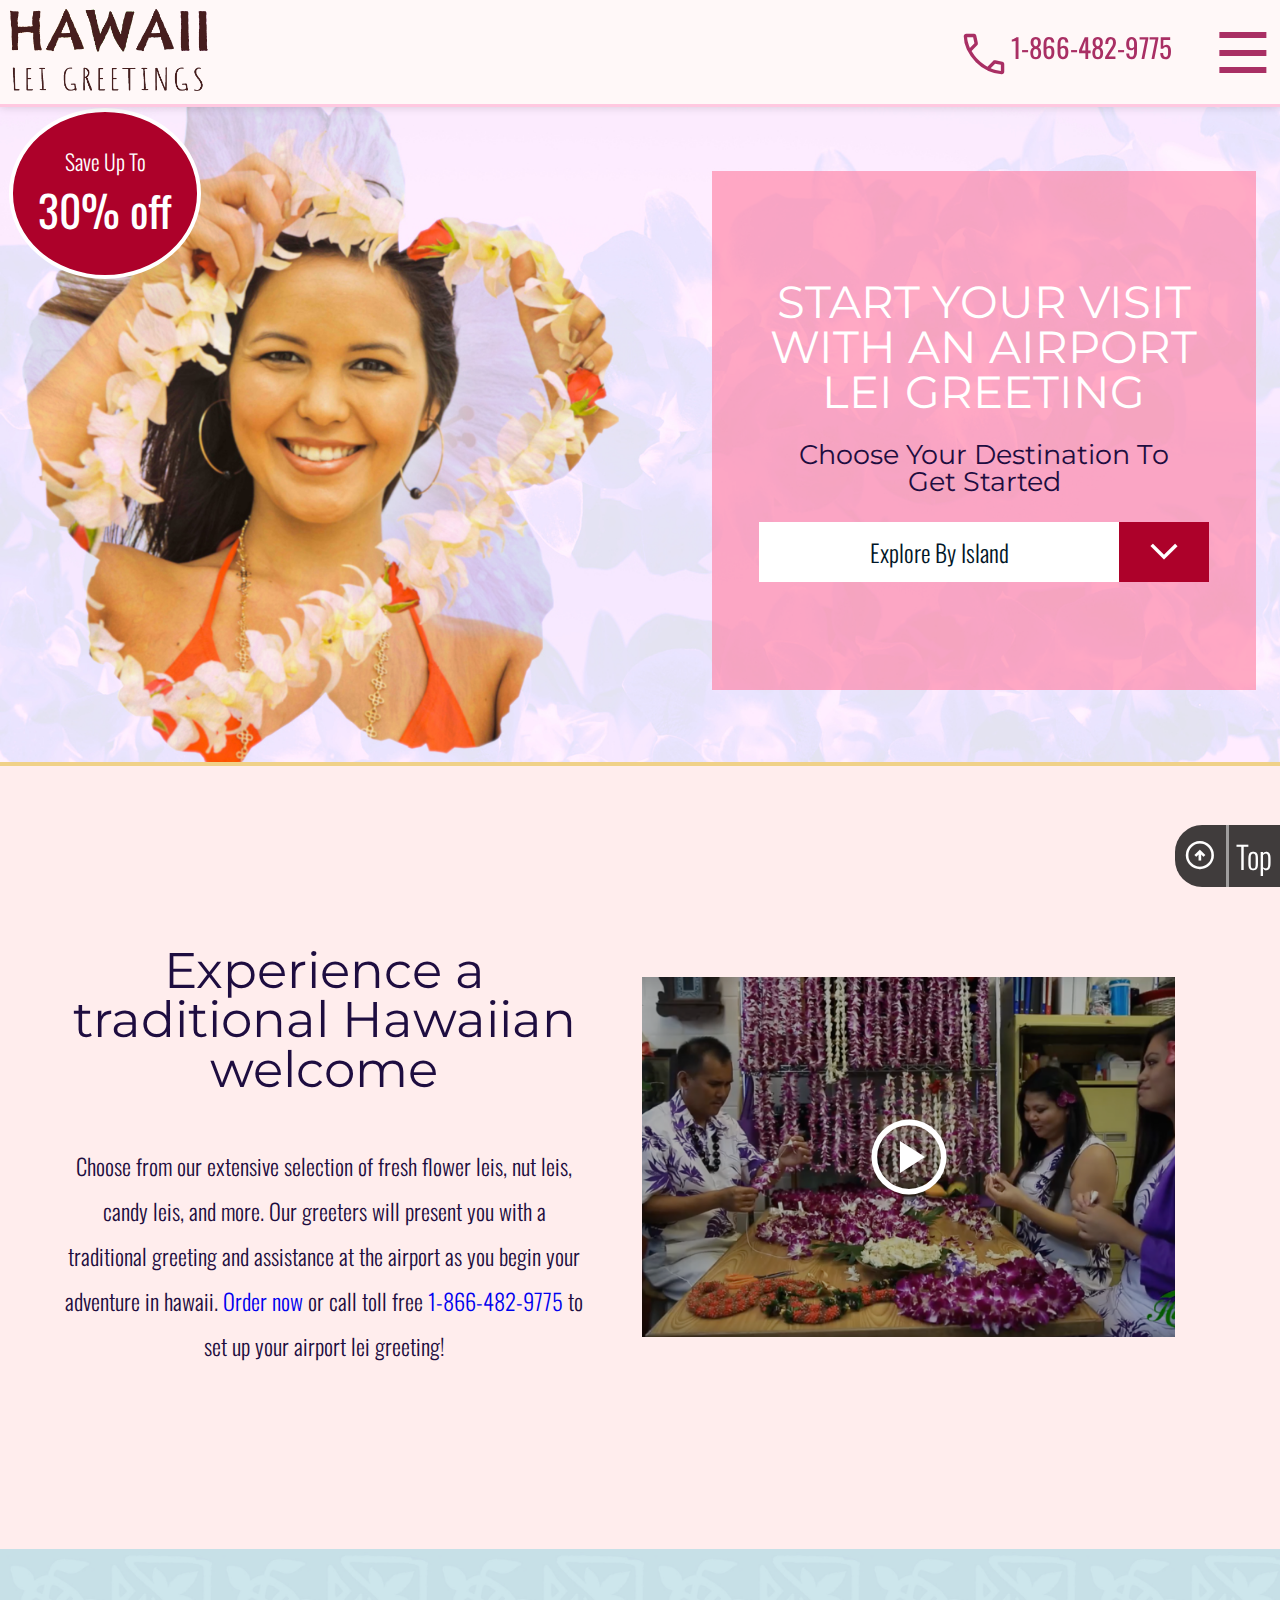
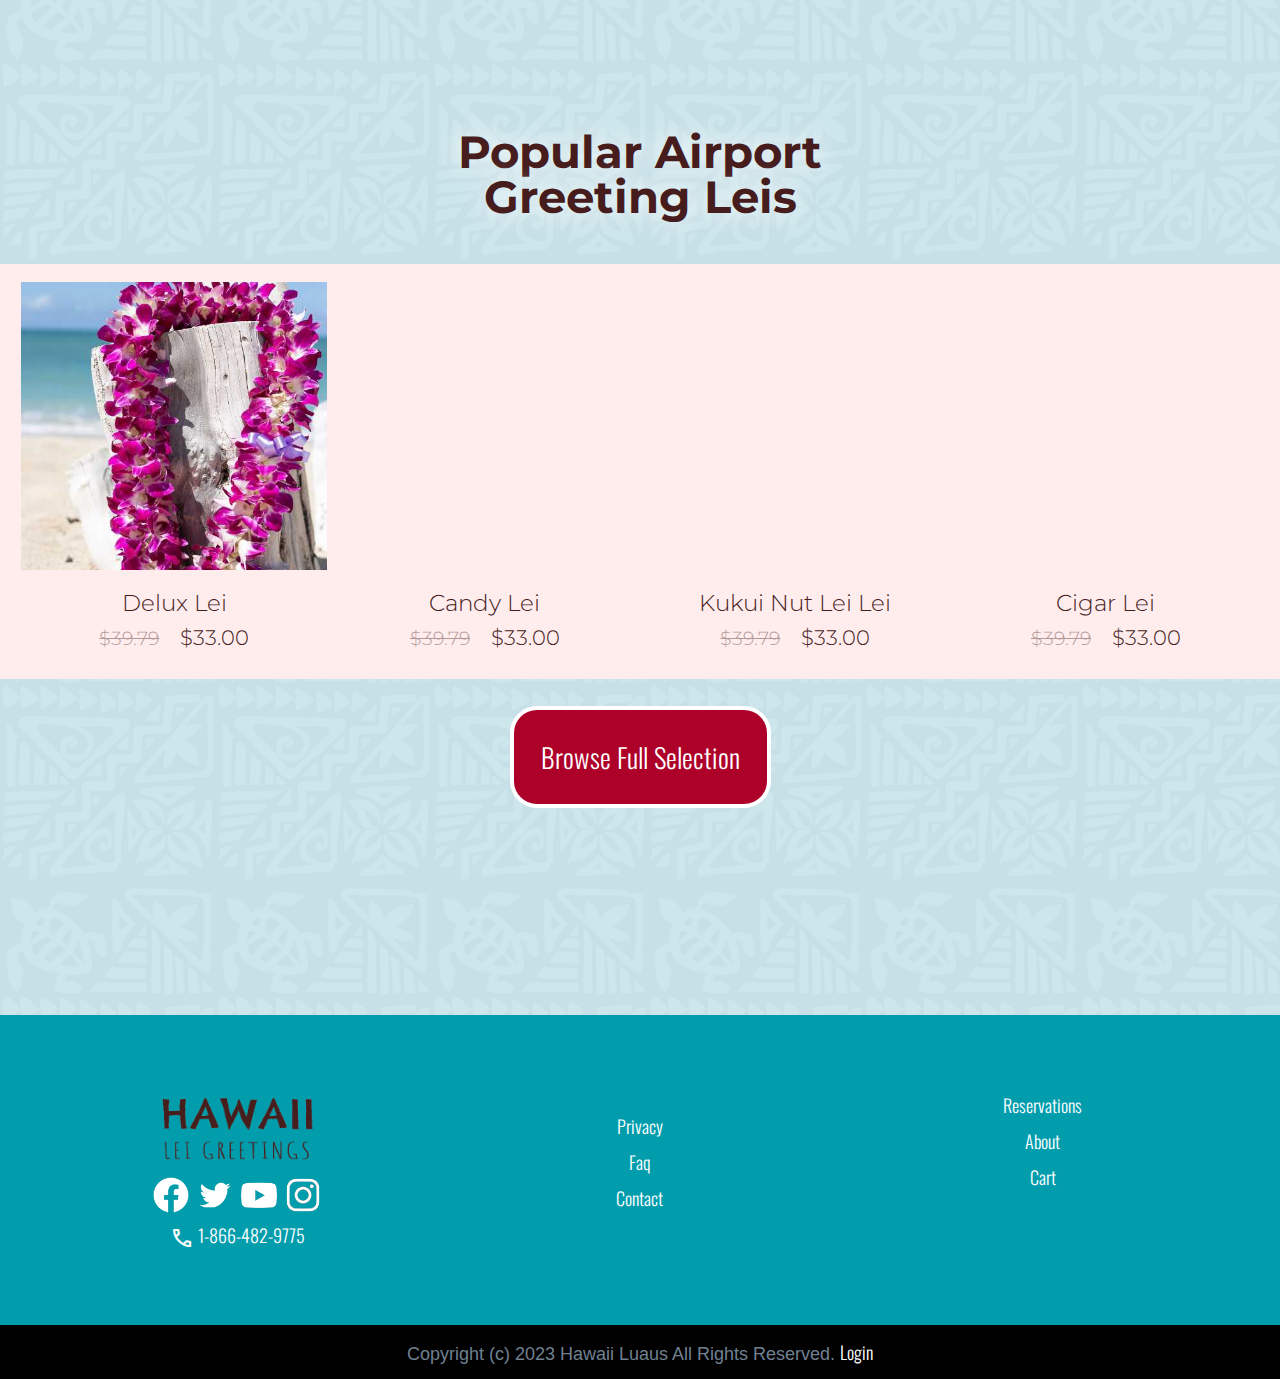
==== index.html @ b3e7b986 "Update index.html" ====
<!DOCTYPE html>
<html dir="ltr" lang="en">
<head>
  <meta charset="utf-8">
  <title>hawaiian lei greetings</title>
  <!-- github pages -->
  <meta content="user-scalable = yes, width=320, initial-scale=1" name="viewport">
  <script src="https://ajax.googleapis.com/ajax/libs/jquery/3.3.1/jquery.min.js"></script>
  <link href="css/main.css" rel="stylesheet">
  <link href="https://fonts.googleapis.com" rel="preconnect">
  <link href="https://fonts.gstatic.com" rel="preconnect">
  <link rel="preconnect" href="https://fonts.googleapis.com">
  <link rel="preconnect" href="https://fonts.gstatic.com" crossorigin>
  <link href="https://fonts.googleapis.com/css2?family=Montserrat&family=Oswald:wght@200&display=swap" rel="stylesheet">  
  <link href="https://fonts.googleapis.com/css2?family=Material+Symbols+Outlined:opsz,wght,FILL,GRAD@48,400,0,0"
    rel="stylesheet">
  </script>
</head>
<body>
  <main>

    <header id="masthead">
      <ul>
        <li id="logo">
          <a href="/"><img alt="" src="images/hawaii-lei-greetings.png"></a>
        </li>
        <li>
          <nav id="main-nav">
            <a href="leigreetings.html">reservations</a> 
            <a href="contact.html">contact</a> 
            <a href="about.html">about</a> 
            <a href="#"><span class="material-symbols-outlined">shopping_cart</span>cart</a>
          </nav>
          <a href="tel:+1866-482-9775" id="phone-mobile"><span class="material-symbols-outlined">call</span><p>1-866-482-9775</p></a>
          <button class="menu-btn" id="menu-btn" name="button"
            onclick="idToggle('menu-btn','active');idToggle('main-nav','active')" type="button">
            <hr class="menu-btn-hr-1">
            <hr class="menu-btn-hr-2">
            <hr class="menu-btn-hr-3">
          </button>
        </li>
      </ul>
    </header>
    <div id="return-top">
      <span class="material-symbols-outlined">arrow_circle_up</span>
      <p>top</p>
    </div>
    <script type="text/javascript">
      const returnTo = document.getElementById("return-top");
      returnTo.onclick = function () {
        window.scrollTo({
          top: 0,
          left: 0,
          behavior: 'smooth'
        });
      }
    </script>
<!-- =================================================== -->
    <div id="hero">
      <section>
        <a href="reservations.html" id="callin-desktop"><p>Save Up To <span>30% off</span></p></a>
      </section>
      <section>
        <div id="hero-content">
          <h1>start your visit with an airport lei greeting</h1>
          <h2>choose your destination to get started</h2>
          <div class="dropdown">
            <a class="dropdown-top" href="javascript:void(0)" onclick="toggleThis(this,'active');nextSiblingToggle(this,'active');">
            <p>explore by island</p><span class="material-symbols-outlined">expand_more</span> <span class="material-symbols-outlined">expand_less</span></a>
            <ul class="dropdown-tray">
              <li>
                <a href="oahu.html">oahu</a>
              </li>
              <li>
                <a href="mauil.html">maui</a>
              </li>
              <li>
                <a href="bigisland.html">big island</a>
              </li>
              <li>
                <a href="kauail.html">kauai</a>
              </li>
            </ul>
          </div>
        </div>
      </section>
    </div>
<!-- =================================================== -->
    <div id="additional-content">
      <section>
        <article>
          <header>Experience a traditional Hawaiian welcome</header>
          <p>Choose from our extensive selection of fresh flower leis, nut leis, candy leis, and more. Our greeters will present you with a traditional greeting and assistance at the airport as you begin your adventure in hawaii.<a href="order-now"> Order now</a> or call toll free <a href="tel:+18664829775">1-866-482-9775</a> to set up your airport lei greeting!</p>
        </article>
      </section>
      <section>
        <div id="yt-video-container-a">
          <span class="material-symbols-outlined">play_circle</span>
        </div>
        <!--- lazy youtube -->
        <script type="text/javascript">
        var video = document.getElementById("yt-video-container-a");

        video.addEventListener("click", function(){
          var iframe = document.createElement( "iframe" );
          iframe.setAttribute("frameborder","0");
          iframe.setAttribute("allowfullscreen","");
          iframe.setAttribute("src","https://www.youtube.com/embed/kMRB5OEoyfs?autoplay=1&rel=0" );  //youtube video source//
          this.innerHTML = "";
          this.appendChild( iframe );
        });
        </script>
      </section>
    </div>
  <!-- =================================================== -->
    <div id="catalog">
      <h3>popular airport greeting leis</h3>
      <section>
        <div class="lei-product">
          <a href="">
            <div class="img-container">
              <img src="images/Deluxe-lei.jpg" alt="">
            </div>
            <header>delux lei</header>
            <ul><li><span style="text-decoration:line-through">$39.79</span></li><li>$33.00</li></ul>
          </a>
        </div>
        <div class="lei-product">
          <a href="">
            <div class="img-container">
              <img src="images/Candy-lei.jpg" alt="">
            </div>
            <header>candy lei</header>
            <ul><li><span style="text-decoration:line-through">$39.79</span></li><li>$33.00</li></ul>
          </a>
        </div>
        <div class="lei-product">
          <a href="">
            <div class="img-container">
              <img src="images/kukui-nut.jpg" alt="">
            </div>
            <header>kukui nut lei lei</header>
            <ul><li><span style="text-decoration:line-through">$39.79</span></li><li>$33.00</li></ul>
          </a>
        </div>
        <div class="lei-product">
          <a href="">
            <div class="img-container">
              <img src="images/Cigar-lei.jpg" alt="">
            </div>
            <header>cigar lei</header>
            <ul><li><span style="text-decoration:line-through">$39.79</span></li><li>$33.00</li></ul>
          </a>
        </div>
      </section>
      <a href="#" id="lei-button">browse full selection</a>
    </div>
<footer>
  <ul>
    <li>
      <a href="#"><img alt="" src="images/hawaii-lei-greetings.png"></a>
      <div class="social">
        <a href="#"> <img src="images/facebook_twitter_youtube_instagram.png" alt="" id="social-fb" class="delayed-img">  </a>
        <a href="#"> <img src="images/facebook_twitter_youtube_instagram.png" alt="" id="social-tw" class="delayed-img">  </a>
        <a href="#"> <img src="images/facebook_twitter_youtube_instagram.png" alt="" id="social-yt" class="delayed-img">  </a>
        <a href="#"> <img src="images/facebook_twitter_youtube_instagram.png" alt="" id="social-ig" class="delayed-img">  </a>
      </div>
      <b><a href="tel:+18664829775"><span class="material-symbols-outlined">call</span> 1-866-482-9775</a></b>
    </li>
    <li>
        <br/>
        <a href="#">privacy</a>
        <br/>
        <a href="#">faq</a>
        <br/>
        <a href="#">contact</a>
      </li>
      <li>
        <a href="/reservations.html">reservations</a>
        <br/>
        <a href="/about.html">about</a>
        <br/>
         <a href="#">cart</a>
       </li>
      </ul>
      <aside style="font-family: sans-serif">Copyright (c) 2023 Hawaii Luaus All Rights Reserved. <a href="#">login</a></aside>
    </footer>
  </main>
  <script src="js/toggle.js" type="text/javascript">
	</script>
	<script src="js/main.js" type="text/javascript">
	</script>
</body>
</html>
---- css/main.css ----
*, *:before, *:after {
	margin: 0;
	padding: 0;
	-webkit-box-sizing: border-box !important;
	-moz-box-sizing: border-box !important;
	-ms-box-sizing: border-box !important;
	box-sizing: border-box !important;
}
.clearfix:after {
	clear: both;
	content: ".";
	display: block;
	height: 0;
	line-height: 0;
	visibility: hidden;
}
.material-symbols-outlined {
	vertical-align: middle;
}
a {
	text-decoration: none !important;
}
ul, ul li {
	list-style-type: none;
	list-style-position: inside;
	padding: 0;
}
html {
	overflow-x: hidden;
}
body {
	position: relative;
	padding: 0;
	margin: 0;
	width: 100%;
	position: relative;
	overflow-x: hidden;
	font-size: 32px;
	color: white;
}
@media(max-width:2280px) {
	body {
		font-size: 28px;
	}
}
@media(max-width:2160px) {
	body {
		font-size: 24px;
	}
}
@media(max-width:1800px) {
	body {
		font-size: 20px;
	}
}
@media(max-width:1608px) {
	body {
		font-size: 18px;
	}
}
@media(max-width:640px) {
	body {
		font-size: 15px;
	}
}
@media(max-width:450px) {
	body {
		font-size: 14px;
	}
}
h1, h2, h3, h4, h5 {
	font-family: 'Montserrat',"oswald";
}
p, a, b {
	font-family: 'oswald', system-ui, sans-serif;
	font-weight: 300;
}
p {
	font-size: 1em;
	font-weight: 300;
}
@media(max-width:1440px) {
	p {
		font-size: 1.15em;
	}
}
@media(max-width:600px) {
	p {
		font-size: 1.25em;
	}
}
@media(max-width:400px) {
	p {
		font-size: 1.5em;
	}
}
/*======== mobile menu btn =========*/
#phone-mobile p {
  display: inline-block;
  text-transform: ;
  font-size: 1.5em;
  color: #a92f64;
  font-weight: bolder;
}
.menu-btn {
	height: 3em;
	transition: 0.3s;
	background: transparent;
	border: 0;
	cursor: pointer;
	font-size: 0.75em;
	position: absolute;
	width: 3.5em;
	right: 1em;
	top: 2.4em;
}
.menu-btn hr {
	display: block;
	width: 100%;
	transition: 0.3s;
	position: absolute;
	border: 0.25em solid rgb(169, 47, 100);
	height: 0;
}
.menu-btn-hr-1 {
	top: 0;
	left: 50%;
	-moz-transform: translateX(-50%) rotate(0deg);
	-ms-transform: translateX(-50%) rotate(0deg);
	-o-transform: translateX(-50%) rotate(0deg);
	-webkit-transform: translateX(-50%) rotate(0deg);
	transform: translateX(-50%) rotate(0deg);
}
.menu-btn-hr-2 {
	top: 50%;
	left: 50%;
	-moz-transform: translate(-50%, -50%);
	-ms-transform: translate(-50%, -50%);
	-o-transform: translate(-50%, -50%);
	-webkit-transform: translate(-50%, -50%);
	transform: translate(-50%, -50%);
}
.menu-btn-hr-3 {
	bottom: 0;
	left: 50%;
	-moz-transform: translateX(-50%) rotate(0deg);
	-ms-transform: translateX(-50%) rotate(0deg);
	-o-transform: translateX(-50%) rotate(0deg);
	-webkit-transform: translateX(-50%) rotate(0deg);
	transform: translateX(-50%) rotate(0deg);
}
.menu-btn.active .menu-btn-hr-1 {
	top: 50%;
	-moz-transform: translate(-50%, -50%) rotate(-45deg);
	-ms-transform: translate(-50%, -50%) rotate(-45deg);
	-o-transform: translate(-50%, -50%) rotate(-45deg);
	-webkit-transform: translate(-50%, -50%) rotate(-45deg);
	transform: translate(-50%, -50%) rotate(-45deg);
}
.menu-btn.active .menu-btn-hr-2 {
	opacity: 0;
}
.menu-btn.active .menu-btn-hr-3 {
	top: 50%;
	-moz-transform: translate(-50%, -50%) rotate(45deg);
	-ms-transform: translate(-50%, -50%) rotate(45deg);
	-o-transform: translate(-50%, -50%) rotate(45deg);
	-webkit-transform: translate(-50%, -50%) rotate(45deg);
	transform: translate(-50%, -50%) rotate(45deg);
}
/*=====================*/
#masthead {
	position: fixed;
	top: 0;
	left: 0;
	z-index: 999;
}
#masthead ul {
	display: table;
	width: 100%;
}
#masthead ul li {
	display: table-cell;
	vertical-align: top;
	position: relative;
}
#masthead ul li:first-child {
	text-align: left;
	width: 33.3%;
}
#masthead ul li:last-child {
	text-align: right;
	width: 66.6%;
}
#logo {
	display: inline-block;
	transition: 0.2s;
}
#logo img {
	display: inline-block;
	width: 12em;
	vertical-align: middle;
}
#logo img:hover {
	transform: scale(1.1);
}
#return-top {
	position: fixed;
	bottom: 0.5em;
	right: 0;
	display: table;
	font-size: 1.5em;
	background: rgba(0, 0, 0, 0.75);
	border-top-left-radius: 1em;
	border-bottom-left-radius: 1em;
	z-index: 999;
	cursor: pointer;
}
#return-top span, #return-top p {
	display: table-cell;
	text-transform: capitalize;
	vertical-align: middle;
	padding: 0.25em;
}
#return-top span {
	font-size: 1.25em;
	border-right: 0.1em solid rgba(255, 255, 255, 0.5);
}
#phone-mobile {
	position: absolute;
	right: 4em;
	top: 1.5em;
	margin-right: 2em;
}
#phone-mobile .material-symbols-outlined {
	color: #a92f64;
	font-size: 3em;
}
.menu-btn, #phone-mobile {
	display: block;
}
#masthead {
	position: fixed;
	top: 0;
	left: 0;
	z-index: 999;
	padding: 0;
	width: 100%;
	background: #FFF8F8;
	border-bottom: 0.2em solid #ffc8e0;
	box-shadow: 0em 0em 0.5em #00000029;
}
#main-nav {
	position: fixed;
	background: #00000082;
	right: 0;
	top: 5.55em;
	left: auto;
	height: 100%;
	z-index: 998;
	transform-origin: top;
	transform: scaleY(0);
	transition: 0.5s;
	width: 50%;
}
#main-nav.active {
	transform: scaleY(1);
}
#main-nav a {
	display: block;
	width: 100%;
	margin: 0em;
	padding: 0.85em;
	font-size: 1.5em;
	color: white;
	text-transform: capitalize;
}
@media(max-width:450px) {
	#main-nav a {
		font-size: 1.5em;
	}
	#return-top p {
		font-size: 1.25em;
	}
}
/*===================================================*/
#hero{
	width: 100%;
	display: table;
	margin-top: 5.5em;
	background-image: url("../images/orchid-banner1.jpg");
	background-size: cover;
	background-position: left top;
}
#hero section{
	display: table-cell;
	width: 50%;
	vertical-align: middle;
	position: relative;
}
#hero-content{
	margin: 4em;
	background-color: #FF7EA2A1;
	padding: 6em 0em;
	text-align: center;
	width: 85%;
}
#hero-content h1{
	font-weight: normal;
	text-transform: uppercase;
	font-size: 2.5em;
	line-height: 1em;
	max-width: 85%;
	margin: 0 auto;
}
#hero-content h2{
	text-transform: capitalize;
	font-weight: normal;
	color: #1e0d40;
	margin: 0 auto;
	line-height: 1em;
	max-width: 15em;
	padding: 1em 0em;
}
.dropdown {
	width: 100%;
	position: relative;
	max-width: 25em;
	margin: 0 auto;
}
.dropdown-top {
	width: 100%;
	border: 0;
	display: table;
	background-color: white;
	text-transform: capitalize;
}
.dropdown-top p {
	display: table-cell;
	color: #011627;
	padding: 0.5em;
	vertical-align: middle;
	font-size: 1.33em;
	width: 80%;
	text-align: center;
}
.dropdown-top span {
	background: #AD012A;
	color: white;
	padding: 0;
	vertical-align: middle;
	width: 20%;
	text-align: center;
	font-size: 3em;
}
.dropdown-top span:nth-child(2) {
	display: table-cell;
}
.dropdown-top span:nth-child(3) {
	background: #1A535C;
	display: none;
}
.dropdown-top.active span:nth-child(2) {
	display: none;
}
.dropdown-top.active span:nth-child(3) {
	display: table-cell;
}
.dropdown-tray {
	position: absolute;
	left: 0;
	top: 3em;
	width: 100%;
	background: white;
}
.dropdown-tray li {
	display: block;
	text-align: center;
	width: 100%;
}
.dropdown-tray li a {
	display: block;
	padding: 0.5em;
	text-align: center;
	color: #011627;
	text-transform: capitalize;
	font-size: 1.25em;
}
.dropdown-tray li a:hover {
	background-color: #4ECDC4;
	color: white;
}
.dropdown-tray {
	transform: scaleY(0);
	transform-origin: top;
	transition: 0.3s;
}
.dropdown-tray.active {
	transform: scaleY(1);
	z-index: 998;
}
#callin-desktop {
	position: absolute;
	left: 0.5em;
	top: 0.5em;
	z-index: 998;
	overflow: hidden;
	text-align: center;
	color: white;
	font-size: 1.05em;
	background-color: rgb(173, 1, 42);
	border-radius: 50%;
	border: 0.25em solid white;
	font-family: 'Montserrat',"oswald";
}
#callin-desktop p {
	padding: 1.5em 1.15em 1.5em 1.15em;
}
#callin-desktop span {
	display: block;
	font-size: 2em;
	font-weight: bolder;
}
/*====================================================*/
#additional-content section {
  display: inline-block;
  width: 49%;
  vertical-align: middle;
}
#additional-content {
  text-align: center;
  border-top: 0.25em solid #f0d188;
  background: #FFEDED;
}
#additional-content article {
  padding: 10em 3em;
}
#additional-content article p {
  color: #1e0d40;
  font-size: 1.25em;
  line-height: 2em;
}
#additional-content article header {
  font-size: 2.75em;
  color: #1e0d40;
  max-width: 12em;
  margin: 0 auto;
  font-family: 'Montserrat',"oswald";
  line-height: 1em;
  padding-bottom: 1em;
}
#yt-video-container-a {
	/*! border: 1.25em solid #f6a2c1; */
	width: 85%;
	overflow: hidden;
	z-index: 3;
	position: relative;
	height: 20em;
	background-image: url("../images/leigreeting-youtubethumbnail.png");
  background-size: cover;
  background-position: center;
}
#yt-video-container-a img{
	display: none !important;
}
#yt-video-container-a .material-symbols-outlined {
	color: white;
	font-size: 5em;
	position: absolute;
	left: 50%;
	top: 50%;
	transform: translate(-50%, -50%);
	cursor: pointer;
	margin: 0 !important;
	padding: 0 !important;
}
#yt-video-container-a iframe {
	height: 100%;
	margin: 0 auto;
	display: block;
	width: 100%;
}
/*===================================================*/
#catalog{
 padding-bottom: 10em;
 padding-top: 10em;
 background-image: url(../images/tapaBGwhite.png);
 background-color: powderblue;
 background-size: 12em;
 text-align: center;
}
#catalog h3{
	color:#461c1d;
	text-transform: capitalize;
		text-align: center;
	font-size: 2.5em;
	width: 10em;
	margin: 0 auto;
	line-height: 1em;
	margin-bottom: 1em;
	font-weight: bolder;
	text-shadow: 0em 0em 0.5em white;
}
#catalog section{
	background: #ffeded;
	padding: 1em;
}
.lei-product{
 width: 24.6%;
 display: inline-block;
 vertical-align: top;
}
.lei-product .img-container{
  width: 100%;
  height: 16em;
  overflow: hidden;
  position: relative
}
.lei-product img{
	width: 100%;
	position: absolute;
	left: 50%;
	top: 50%;
	transform: translate(-50%,-50%);
   }
.lei-product header{
	text-align: center;
	width: 100%;
	font-family: 'Montserrat';
	text-transform: capitalize;
	color: #461c1d;
	font-size: 1.25em;
	line-height: 1em;
	margin-top: 1em;
}
.lei-product ul{
	width: 100%;
	display: table;
	max-width: 8em;
	margin: 0 auto;
}
.lei-product li{
  display: table-cell;
	width: 50%;
	text-align: center;
	padding: 0.5em;
	font-family: 'Montserrat';
	color: #461c1d;
  font-size: 1.15em;
}
.lei-product li span{
  opacity: 0.4;
  font-size: 0.9em;
}
#lei-button {
  margin: 1em auto;
  display: inline-block;
  padding: 1em;
  text-transform: capitalize;
  font-size: 1.5em;
  background: #ad012a;
  color: white;
  border-radius: 1em;
  border: 0.15em solid white;
  transition: 0.3s;
}
#lei-button:hover{
  background: #f5a2bf;
}
/*===================================================*/
footer ul {
	background:#019dad;
	padding: 2em;
	display: table;
	width: 100%;
	background-blend-mode: multiply;
	background-size: 8em;
}
footer ul li {
	display: table-cell;
	width: 33.3%;
	vertical-align: top;
	padding: 2em;
	text-align: center;
}
footer a {
	color: white;
	text-transform: capitalize;
	line-height: 2em;
}
footer a img {
	width: 10em;
	display: block;
	margin: 0 auto;
}
footer aside {
	color: white;
	background: black;
	padding: 0.5em;
	text-align: center;
	color: slategrey;
}
footer h4 {
	color: gold;
	font-size: 1.5em;
}
.social {
	text-align: center;
	display: table;
	margin: 0 auto;
	width: 8em;
}
.social a {
	display: table-cell;
	width: 25%;
	height: 2em;
	vertical-align: middle;
	overflow: hidden;
	position: relative;
	padding: 1em;
	border: 0.25em solid #019dad;
}
.social a img {
	position: absolute;
	left: 0;
	width: 100%;
}
#social-fb {
	top: 0;
}
#social-tw {
	top: -2em;
}
#social-yt {
	top: -4em;
}
#social-ig {
	bottom: 0;
}

@media(max-width:900px) {
	body {
		background-size: 8em;
	}
	footer ul li {
		display: block;
		width: 100%;
		text-align: center
	}
}

@media(max-width:450px) {
	footer a {
		font-size: 1.25em;
	}
}
/*==============*/
@media(max-width: 1260px){
	#hero-content{
		margin: 0;
		width: 100%;
		padding: 5em;
	}
	#hero-content h1{
		max-width: 100%;
		padding: 0;
		margin: 0;
		text-align: center;
	}
	#hero-content h2{
		max-width: 100%;
	}
}
@media(max-width:900px){
	#additional-content{
		width: 100%;
		text-align: center;
	}
	#additional-content section{
		width: 100%;
		display: block;
	}
	#yt-video-container-a {
		width: 100%;
	}
	#catalog{
		flex-wrap: wrap;
	}
	.lei-product{
		width:49.6%;
	}
}
@media(max-width:850px){
	#hero{
		display: block;
	}
	#hero section{
		display: block;
		width: 100%;
		min-height: 20em;
	}
	#hero{
		background: none;
	}
	#hero section:first-child{
    background: url("../images/orchid-banner1.jpg");
    background-size: cover;
	}
	#callin-desktop{
		left: auto;
		right: 0;
	}
}
@media(max-width:500px){
	#phone-mobile p{
		display: none;
	}
	#additional-content article p {
	font-size: 1.5em;
  }
	#catalog section{
		max-width: 25em;
		margin: 0 auto;
	}
	.lei-product{
		width:100%;
	}
	.lei-product header{
		font-size: 1.5em;
	}
	.lei-product li{
		font-size: 1.5em;
	}
	#main-nav{
		width: 100%;
	}
	.dropdown-tray li{
		font-size: 1.25em
	}
	#hero-content{
		padding: 3em;
	}
}
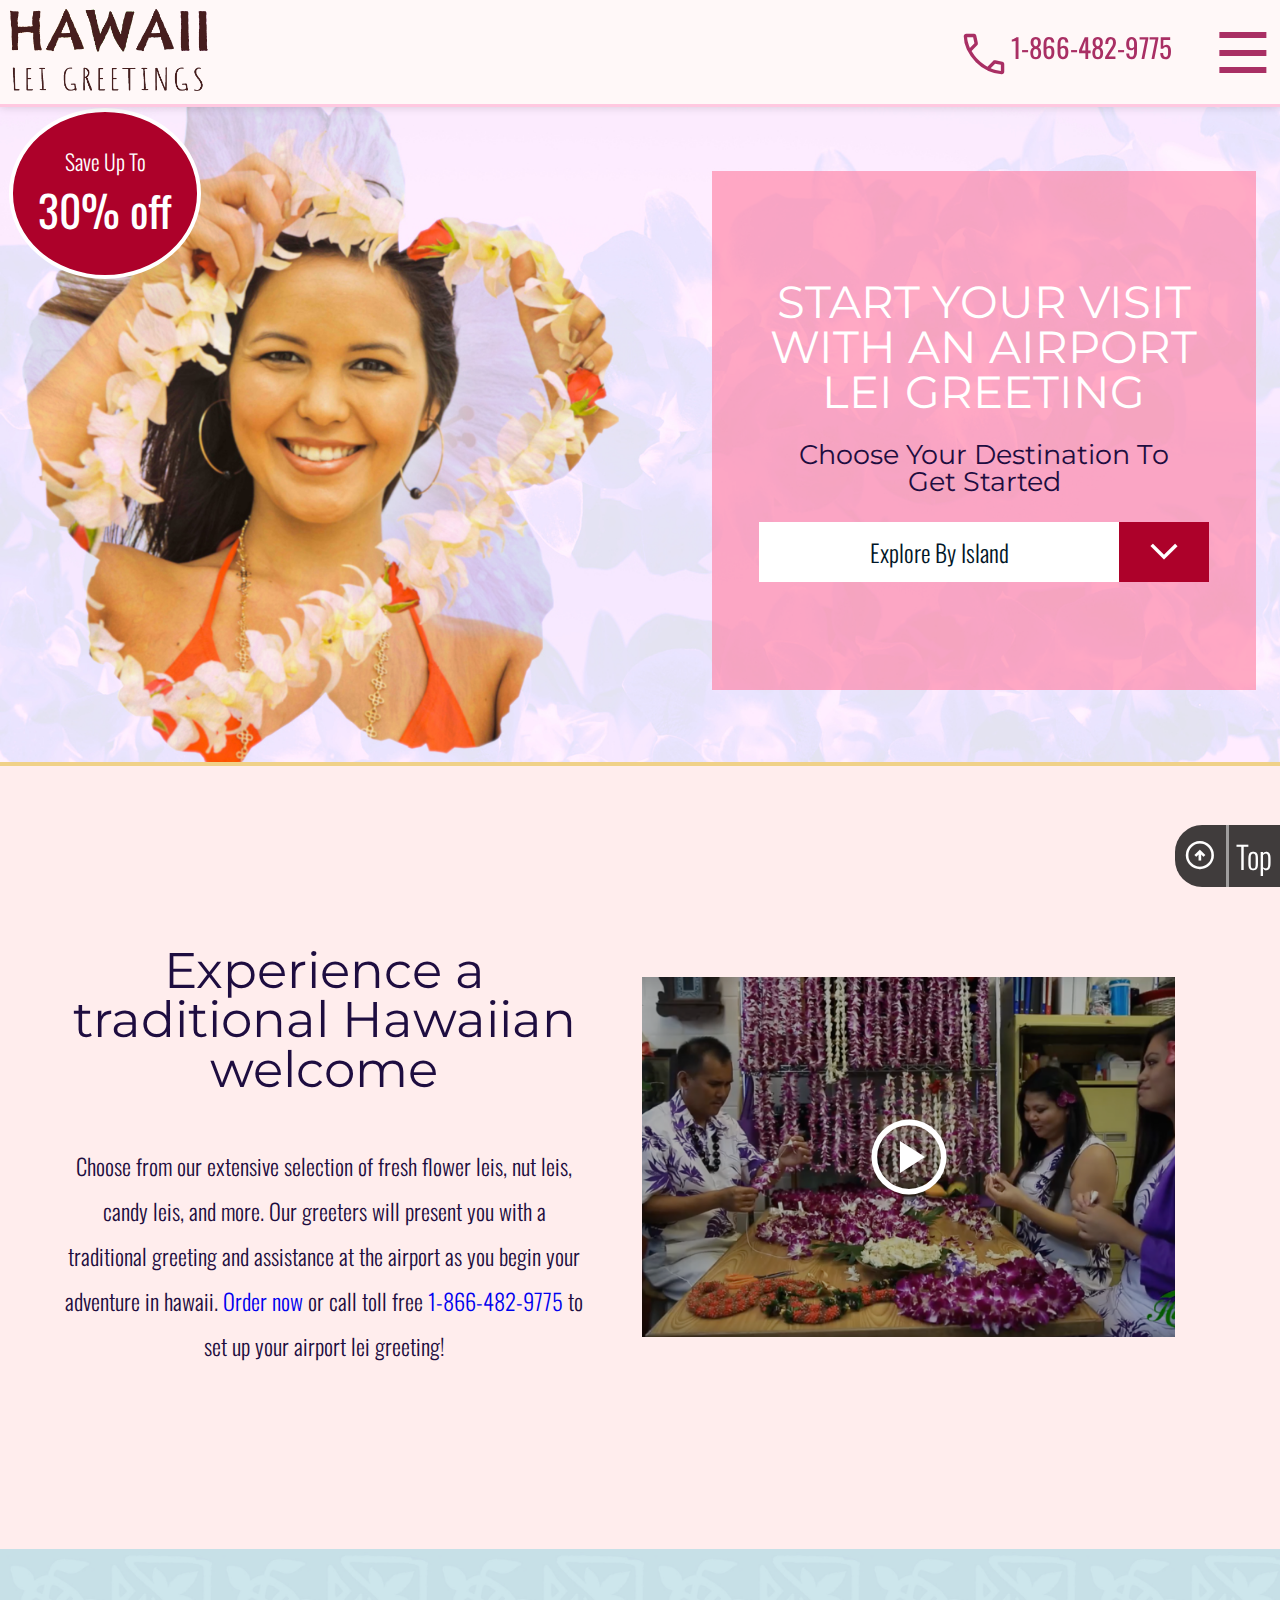
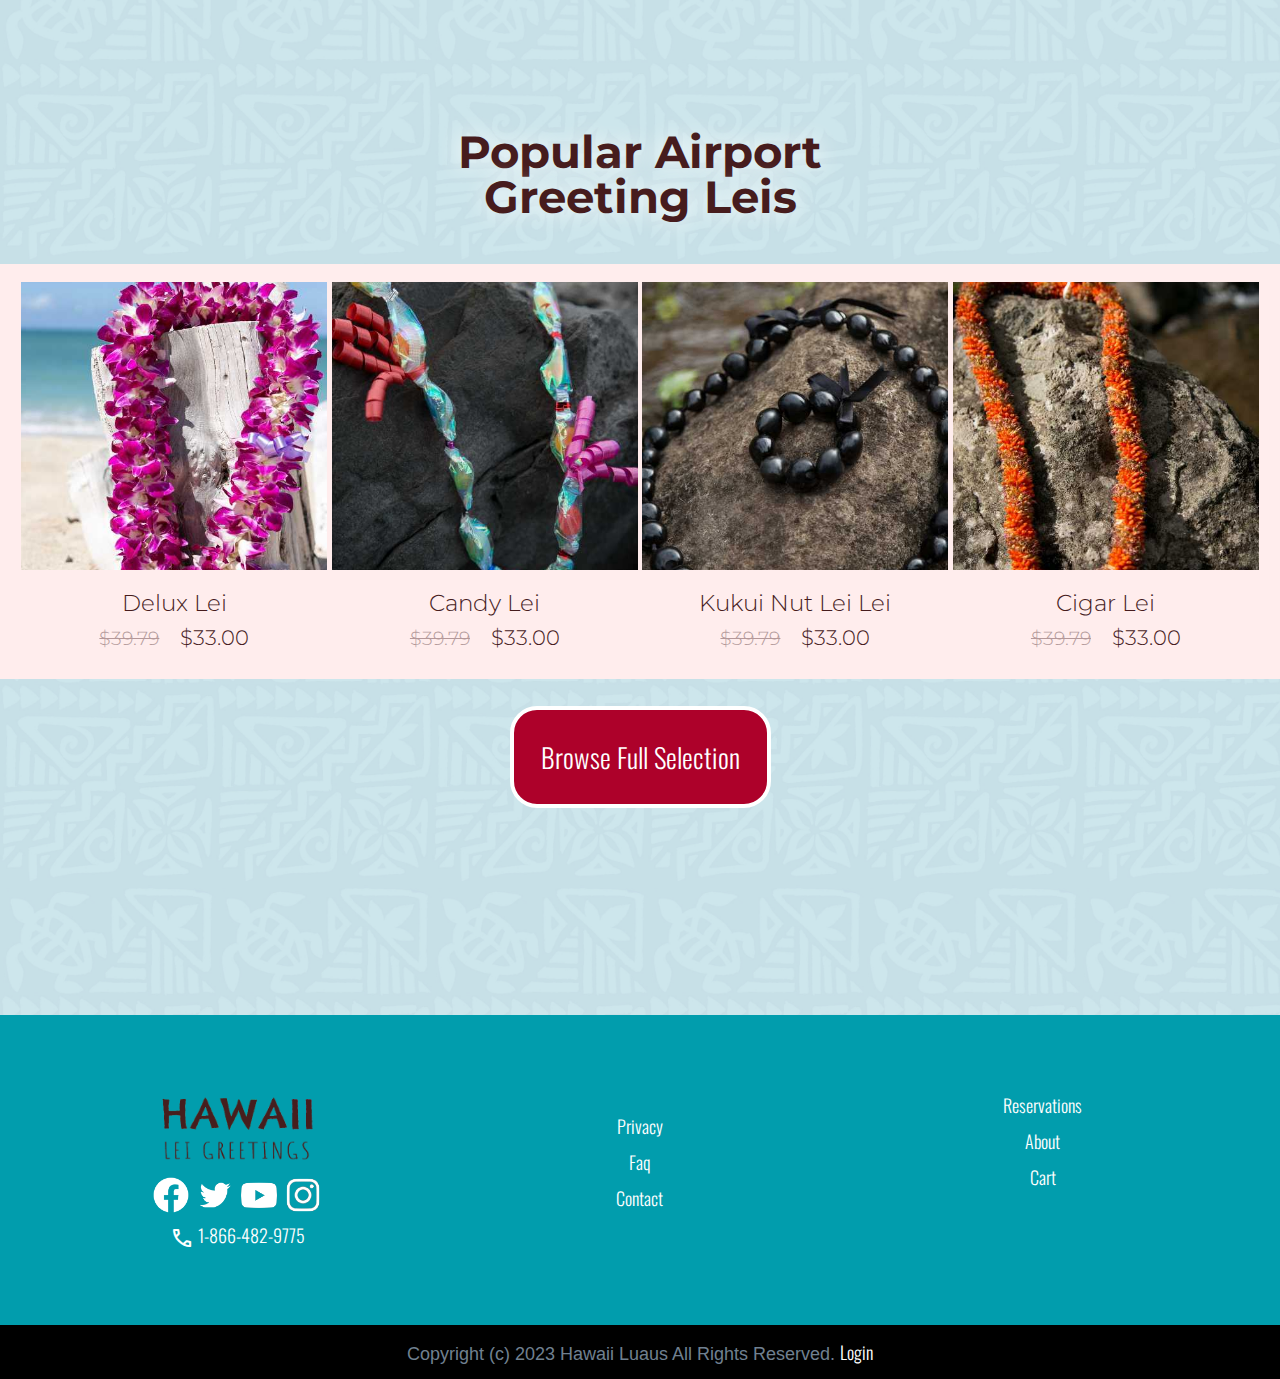
==== commit 09c31e1f: "Update index.html" ====
--- a/index.html
+++ b/index.html
@@ -128,7 +128,7 @@
         <div class="lei-product">
           <a href="">
             <div class="img-container">
-              <img src="images/Candy-lei.jpg" alt="">
+              <img src="images/Candy-Lei.jpg" alt=""><!-- check -->
             </div>
             <header>candy lei</header>
             <ul><li><span style="text-decoration:line-through">$39.79</span></li><li>$33.00</li></ul>
@@ -137,7 +137,7 @@
         <div class="lei-product">
           <a href="">
             <div class="img-container">
-              <img src="images/kukui-nut.jpg" alt="">
+              <img src="images/Kukui-Nut.jpg" alt="">
             </div>
             <header>kukui nut lei lei</header>
             <ul><li><span style="text-decoration:line-through">$39.79</span></li><li>$33.00</li></ul>
@@ -146,7 +146,7 @@
         <div class="lei-product">
           <a href="">
             <div class="img-container">
-              <img src="images/Cigar-lei.jpg" alt="">
+              <img src="/images/Cigar-Lei.jpg" alt="">
             </div>
             <header>cigar lei</header>
             <ul><li><span style="text-decoration:line-through">$39.79</span></li><li>$33.00</li></ul>
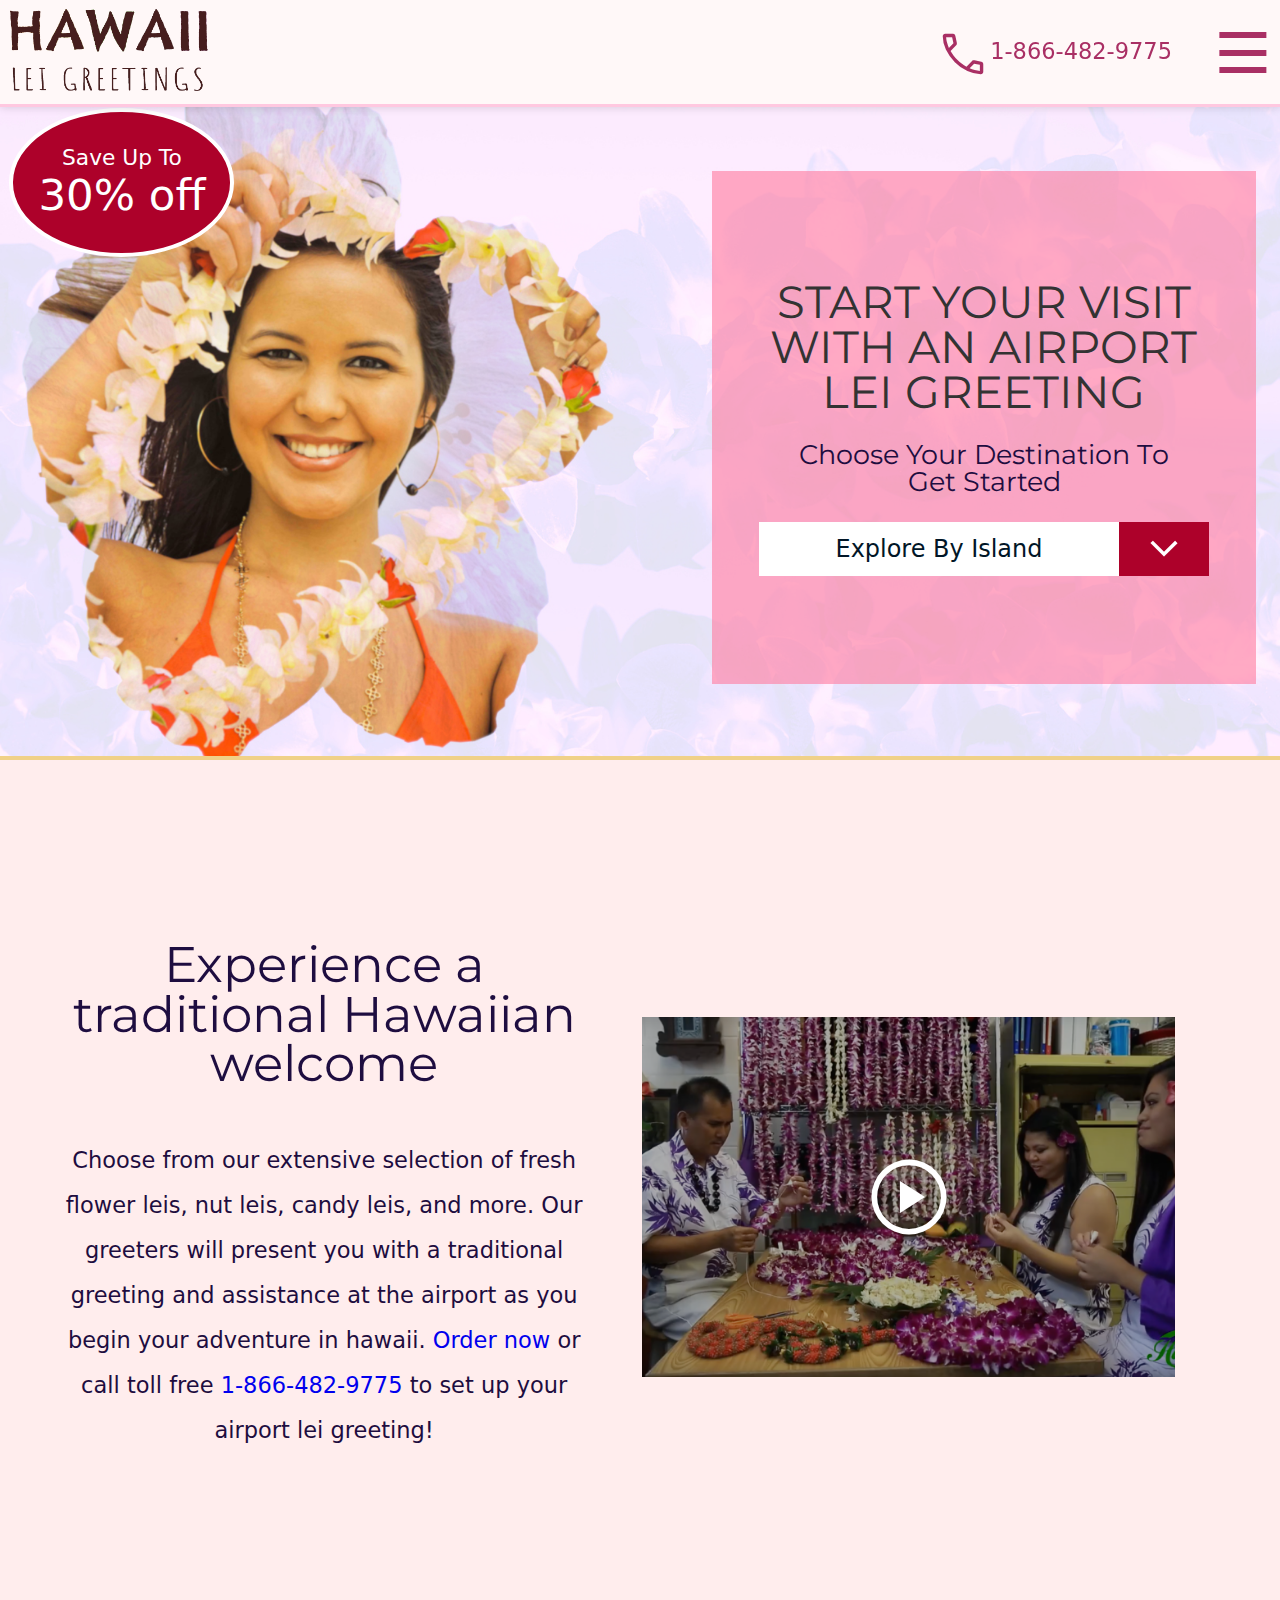
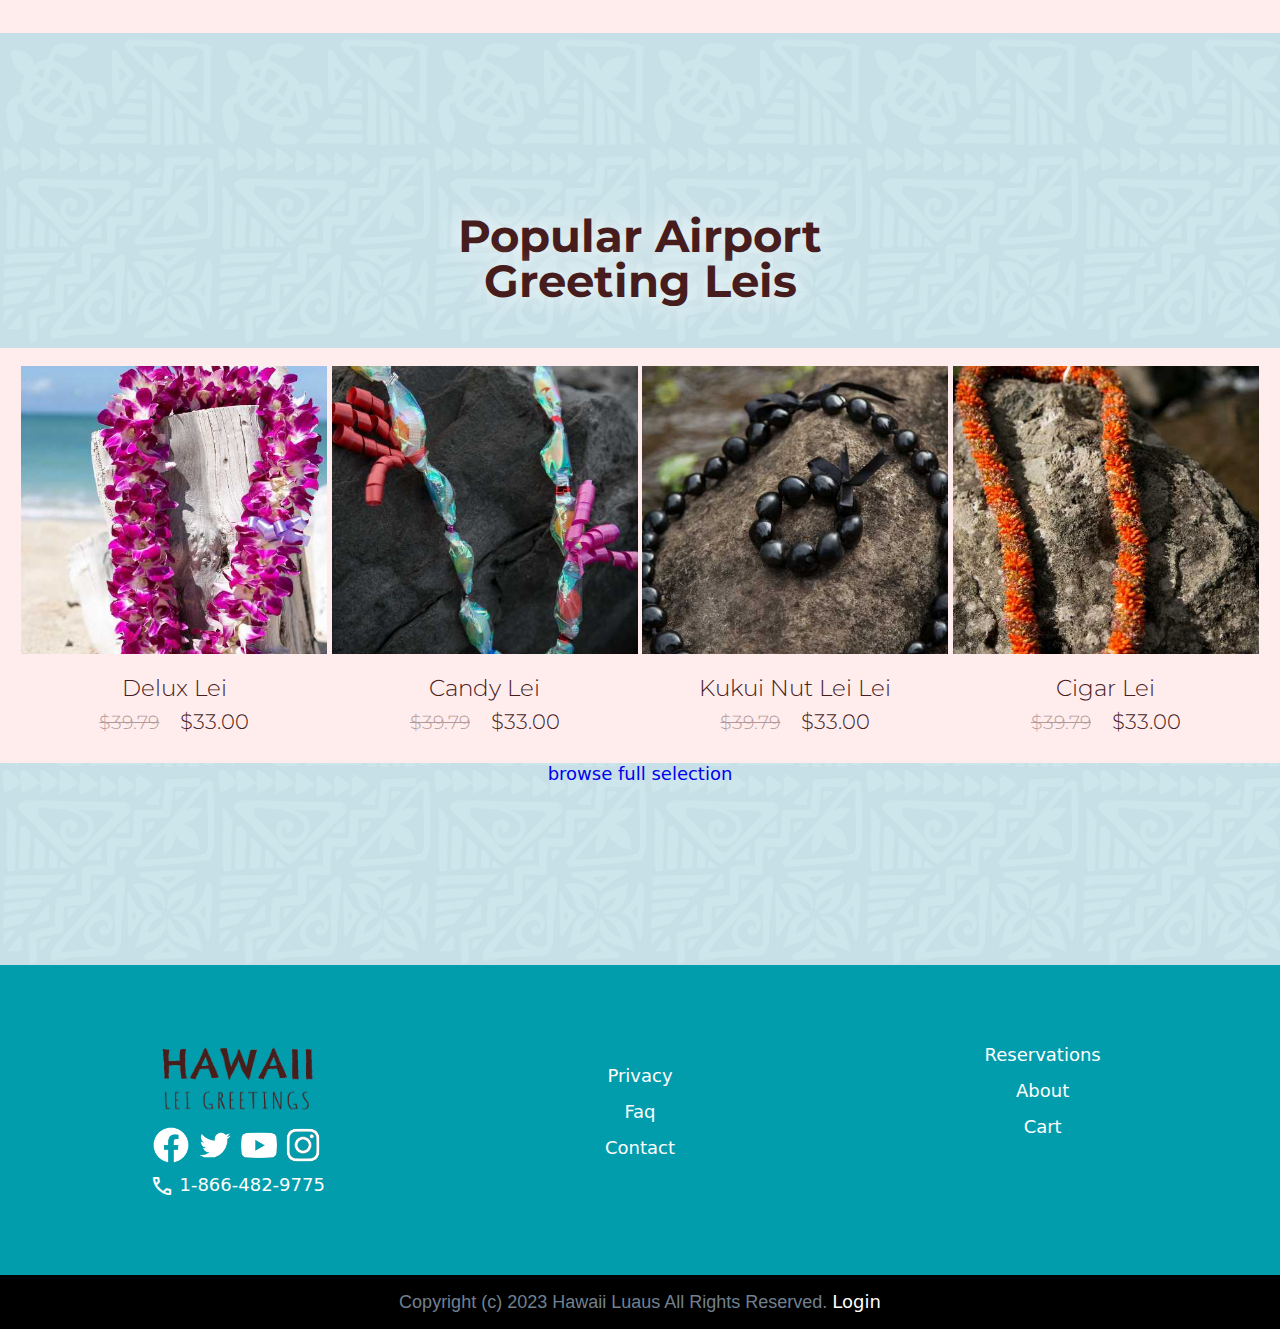
==== commit 39b363ec: "big update" ====
--- a/index.html
+++ b/index.html
@@ -41,19 +41,23 @@
         </li>
       </ul>
     </header>
-    <div id="return-top">
-      <span class="material-symbols-outlined">arrow_circle_up</span>
-      <p>top</p>
-    </div>
     <script type="text/javascript">
       const returnTo = document.getElementById("return-top");
-      returnTo.onclick = function () {
+      const catalogLearn = document.getElementById("catalog-learn");
+      function $scroll(){
         window.scrollTo({
           top: 0,
           left: 0,
-          behavior: 'smooth'
         });
-      }
+      };
+      returnTo.onclick = function () {
+        $scroll();
+      };
+      if(catalogLearn){
+        catalogLearn.onclick = function(){
+         $scroll();
+        };
+      };
     </script>
 <!-- =================================================== -->
     <div id="hero">
@@ -69,16 +73,16 @@
             <p>explore by island</p><span class="material-symbols-outlined">expand_more</span> <span class="material-symbols-outlined">expand_less</span></a>
             <ul class="dropdown-tray">
               <li>
-                <a href="oahu.html">oahu</a>
+                <a href="/oahuleigreetings.html">oahu</a>
               </li>
               <li>
-                <a href="mauil.html">maui</a>
+                <a href="maui.html">maui</a>
               </li>
               <li>
                 <a href="bigisland.html">big island</a>
               </li>
               <li>
-                <a href="kauail.html">kauai</a>
+                <a href="kauai.html">kauai</a>
               </li>
             </ul>
           </div>
@@ -146,7 +150,7 @@
         <div class="lei-product">
           <a href="">
             <div class="img-container">
-              <img src="/images/Cigar-Lei.jpg" alt="">
+              <img src="images/Cigar-Lei.jpg" alt="">
             </div>
             <header>cigar lei</header>
             <ul><li><span style="text-decoration:line-through">$39.79</span></li><li>$33.00</li></ul>
--- a/css/main.css
+++ b/css/main.css
@@ -17,6 +17,9 @@
 .material-symbols-outlined {
 	vertical-align: middle;
 }
+b{
+	font-weight: bold !important;
+}
 a {
 	text-decoration: none !important;
 }
@@ -36,7 +39,7 @@
 	position: relative;
 	overflow-x: hidden;
 	font-size: 32px;
-	color: white;
+	color: #333;
 }
 @media(max-width:2280px) {
 	body {
@@ -69,10 +72,10 @@
 	}
 }
 h1, h2, h3, h4, h5 {
-	font-family: 'Montserrat',"oswald";
+	font-family: 'Montserrat',"Roboto";
 }
 p, a, b {
-	font-family: 'oswald', system-ui, sans-serif;
+	font-family: 'Roboto', system-ui, sans-serif;
 	font-weight: 300;
 }
 p {
@@ -97,8 +100,7 @@
 /*======== mobile menu btn =========*/
 #phone-mobile p {
   display: inline-block;
-  text-transform: ;
-  font-size: 1.5em;
+  font-size: 1.25em;
   color: #a92f64;
   font-weight: bolder;
 }
@@ -215,6 +217,7 @@
 	border-bottom-left-radius: 1em;
 	z-index: 999;
 	cursor: pointer;
+	color: white;
 }
 #return-top span, #return-top p {
 	display: table-cell;
@@ -501,6 +504,7 @@
 	font-weight: bolder;
 	text-shadow: 0em 0em 0.5em white;
 }
+
 #catalog section{
 	background: #ffeded;
 	padding: 1em;
@@ -509,6 +513,9 @@
  width: 24.6%;
  display: inline-block;
  vertical-align: top;
+}
+#catalog-main .lei-product {
+	margin-bottom: 2em;
 }
 .lei-product .img-container{
   width: 100%;
@@ -533,6 +540,13 @@
 	line-height: 1em;
 	margin-top: 1em;
 }
+.lei-product p {
+	color: #333;
+	line-height: 2em;
+	text-align: center;
+	padding: 0.5em 1em;
+	font-size: 0.85em;
+}
 .lei-product ul{
 	width: 100%;
 	display: table;
@@ -552,19 +566,19 @@
   opacity: 0.4;
   font-size: 0.9em;
 }
-#lei-button {
+.lei-button {
   margin: 1em auto;
   display: inline-block;
   padding: 1em;
   text-transform: capitalize;
-  font-size: 1.5em;
+  font-size: 1.33em;
   background: #ad012a;
   color: white;
   border-radius: 1em;
   border: 0.15em solid white;
   transition: 0.3s;
 }
-#lei-button:hover{
+.lei-button:hover{
   background: #f5a2bf;
 }
 /*===================================================*/
@@ -740,4 +754,93 @@
 	#hero-content{
 		padding: 3em;
 	}
+}
+#hero-alt{
+	width: 100%;
+	margin-top: 5.5em;
+	background-size: cover;
+	background-position: center;
+}
+#hero-alt section{
+	padding: 10em;
+	text-align: center;
+}
+#hero-alt section h1{
+	color: white;
+	text-transform: capitalize;
+	font-size: 3em;
+	line-height: 1em;
+}
+#hero-alt h2 {
+	color: white;
+	text-transform: capitalize;
+}
+#catalog-main {
+	padding: 0em;
+	max-width: 1400px;
+	margin: 0 auto;
+}
+#catalog-main h3 {
+	text-align: right;
+	display: inline-block;
+	color: #bd0063;
+	text-transform: capitalize;
+	vertical-align: middle;
+	width: 60%;
+	font-size: 2em;
+}
+#catalog-main h3 span {
+	font-size: 0.45em;
+	line-height: 1em;
+	display: block;
+	color: #4d4d4d;
+  }
+
+#catalog-about {
+	padding: 3em;
+	margin: 0 auto;
+	text-align: center;
+	max-width: 1200px;
+	width: 90%;
+  }
+  #catalog-about p:first-child,#catalog-about p:first-child span {
+	font-size: 1.25em;
+	font-weight: bold;
+	color: #085337;
+  }
+#catalog-about p{
+	line-height: 2em;
+	margin-bottom: 1em;
+}
+#catalog-about a {
+	border: #ad012a;
+	padding: 0.5em;
+	border-radius: 2em;
+	line-height: 1em;
+	display: inline-block;
+	font-weight: bold;
+	background: #ad012a;
+	color: white;
+}
+@media(max-width: 950px){
+	#catalog-main{
+		padding: 1em;
+		text-align: center;
+	}
+	#catalog-main .lei-product{
+		padding: 1em;
+	}
+	#catalog-main h3 {
+		text-align: center;
+	   width: 100%;
+}
+}
+@media(max-width: 800px){
+	#hero-alt{
+		background-position: left;
+	}
+	#hero-alt section {
+	padding: 5em 0em;
+		background-color: rgba(0,0,0,0.4);
+  }
 }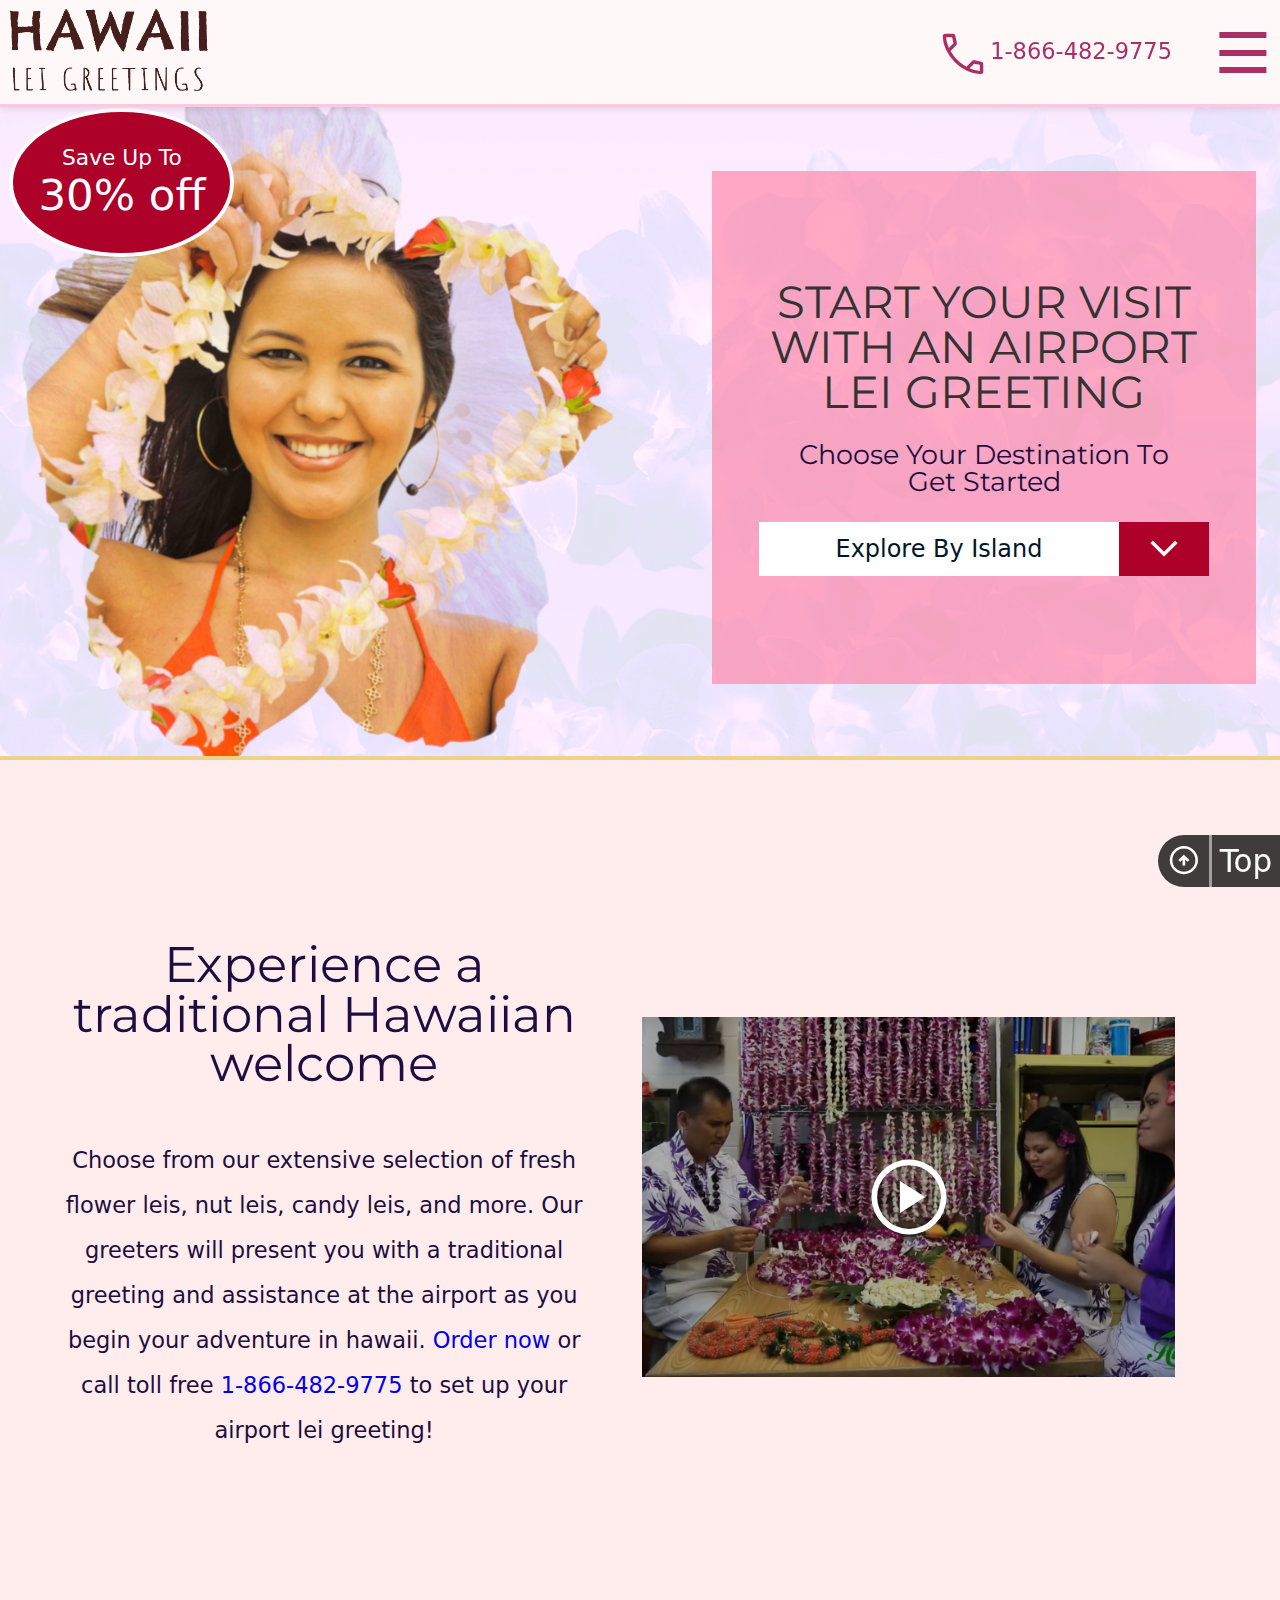
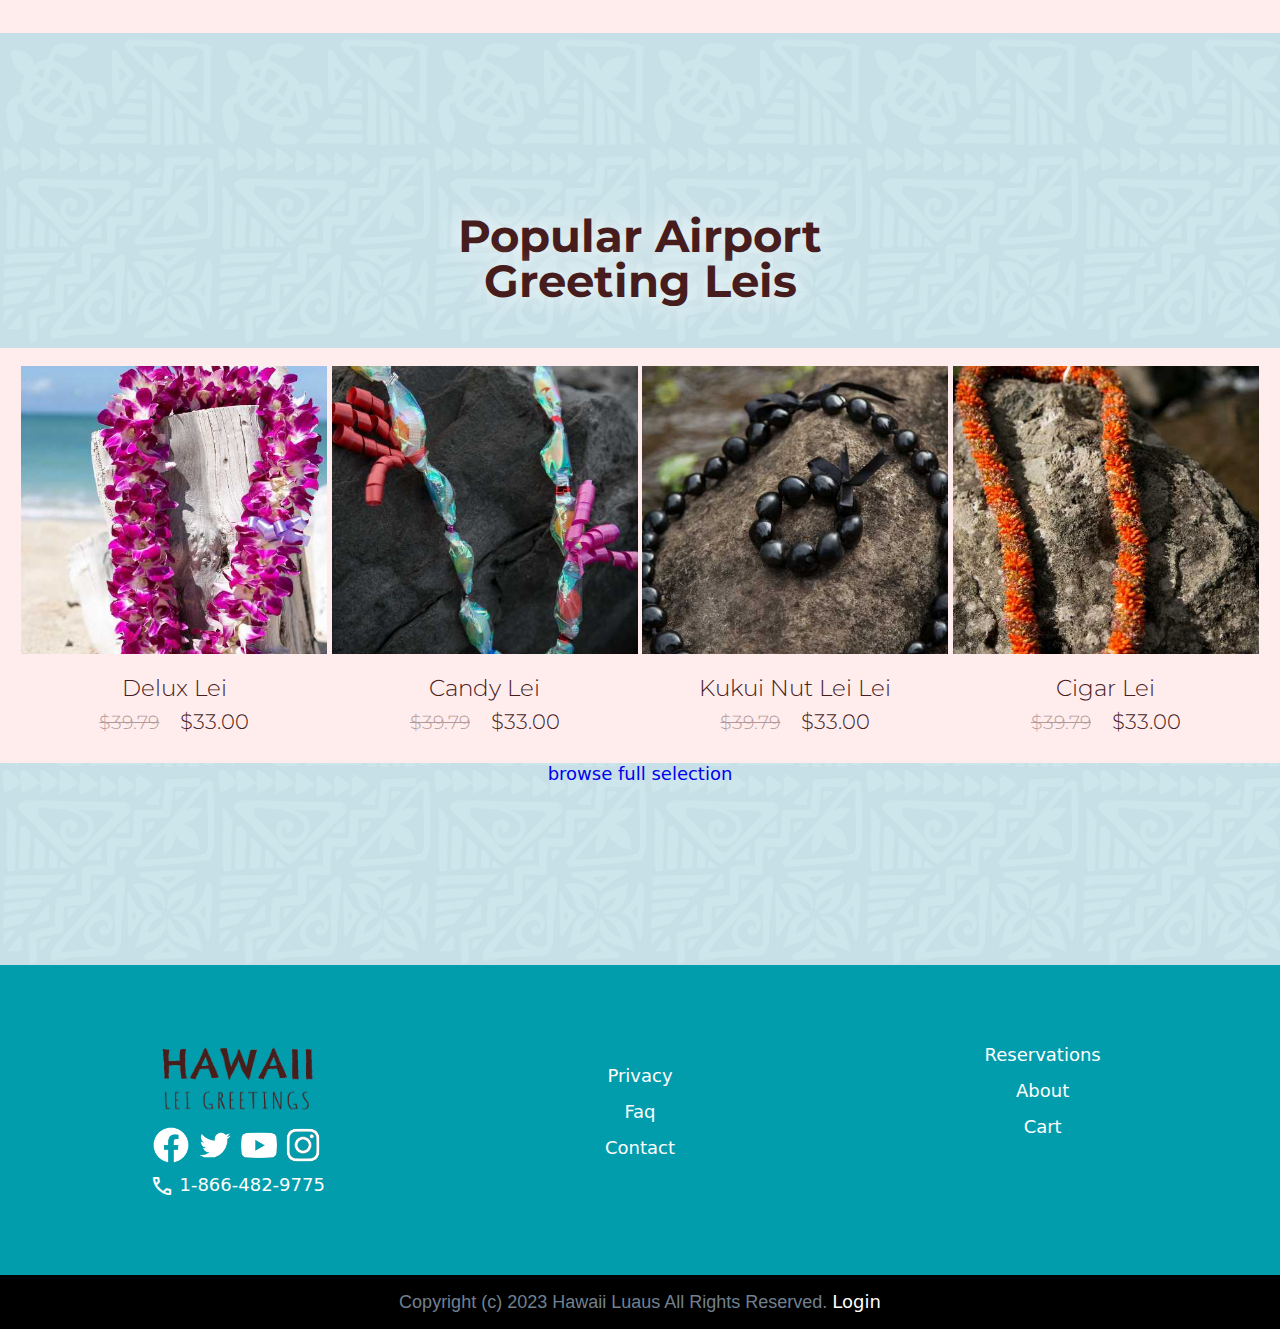
==== commit 9f3c2b12: "Update index.html" ====
--- a/index.html
+++ b/index.html
@@ -41,23 +41,19 @@
         </li>
       </ul>
     </header>
+    <div id="return-top">
+      <span class="material-symbols-outlined">arrow_circle_up</span>
+      <p>top</p>
+    </div>
     <script type="text/javascript">
       const returnTo = document.getElementById("return-top");
-      const catalogLearn = document.getElementById("catalog-learn");
-      function $scroll(){
+      returnTo.onclick = function () {
         window.scrollTo({
           top: 0,
           left: 0,
+          behavior: 'smooth'
         });
-      };
-      returnTo.onclick = function () {
-        $scroll();
-      };
-      if(catalogLearn){
-        catalogLearn.onclick = function(){
-         $scroll();
-        };
-      };
+      }
     </script>
 <!-- =================================================== -->
     <div id="hero">
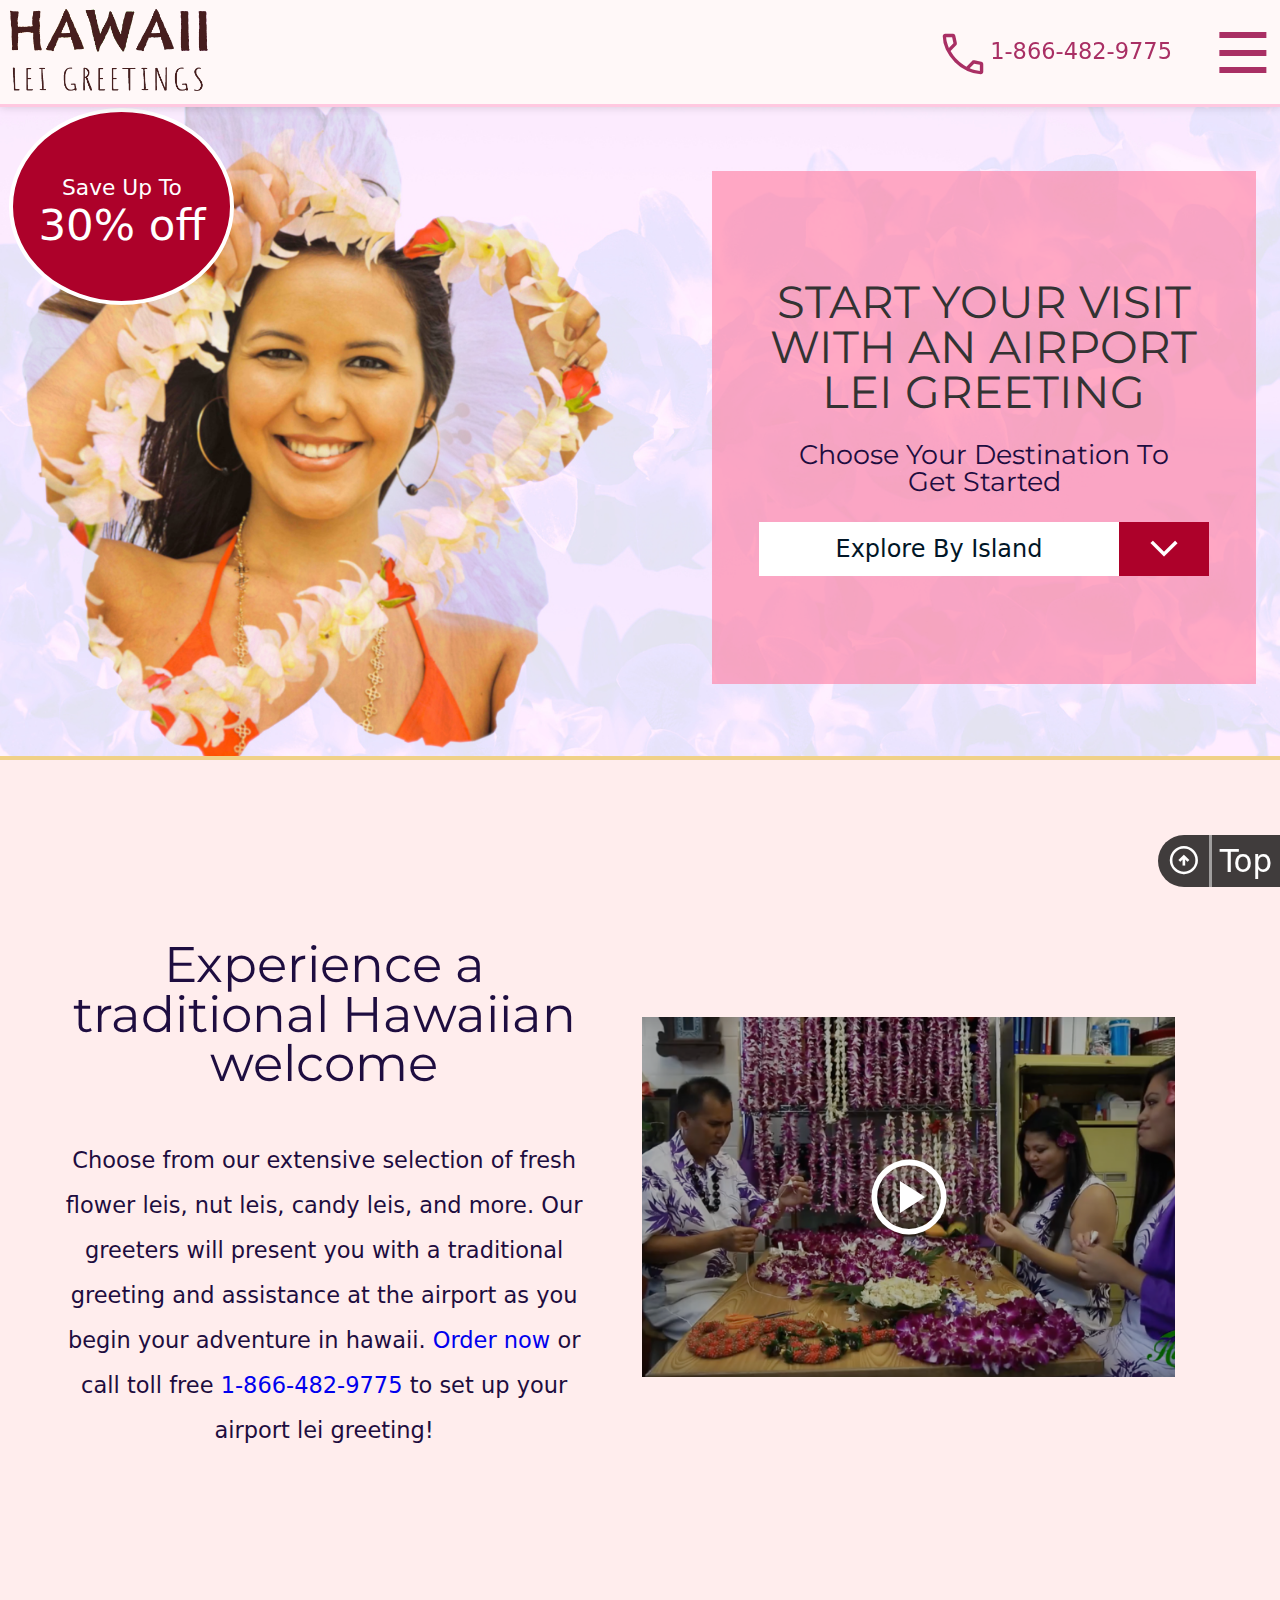
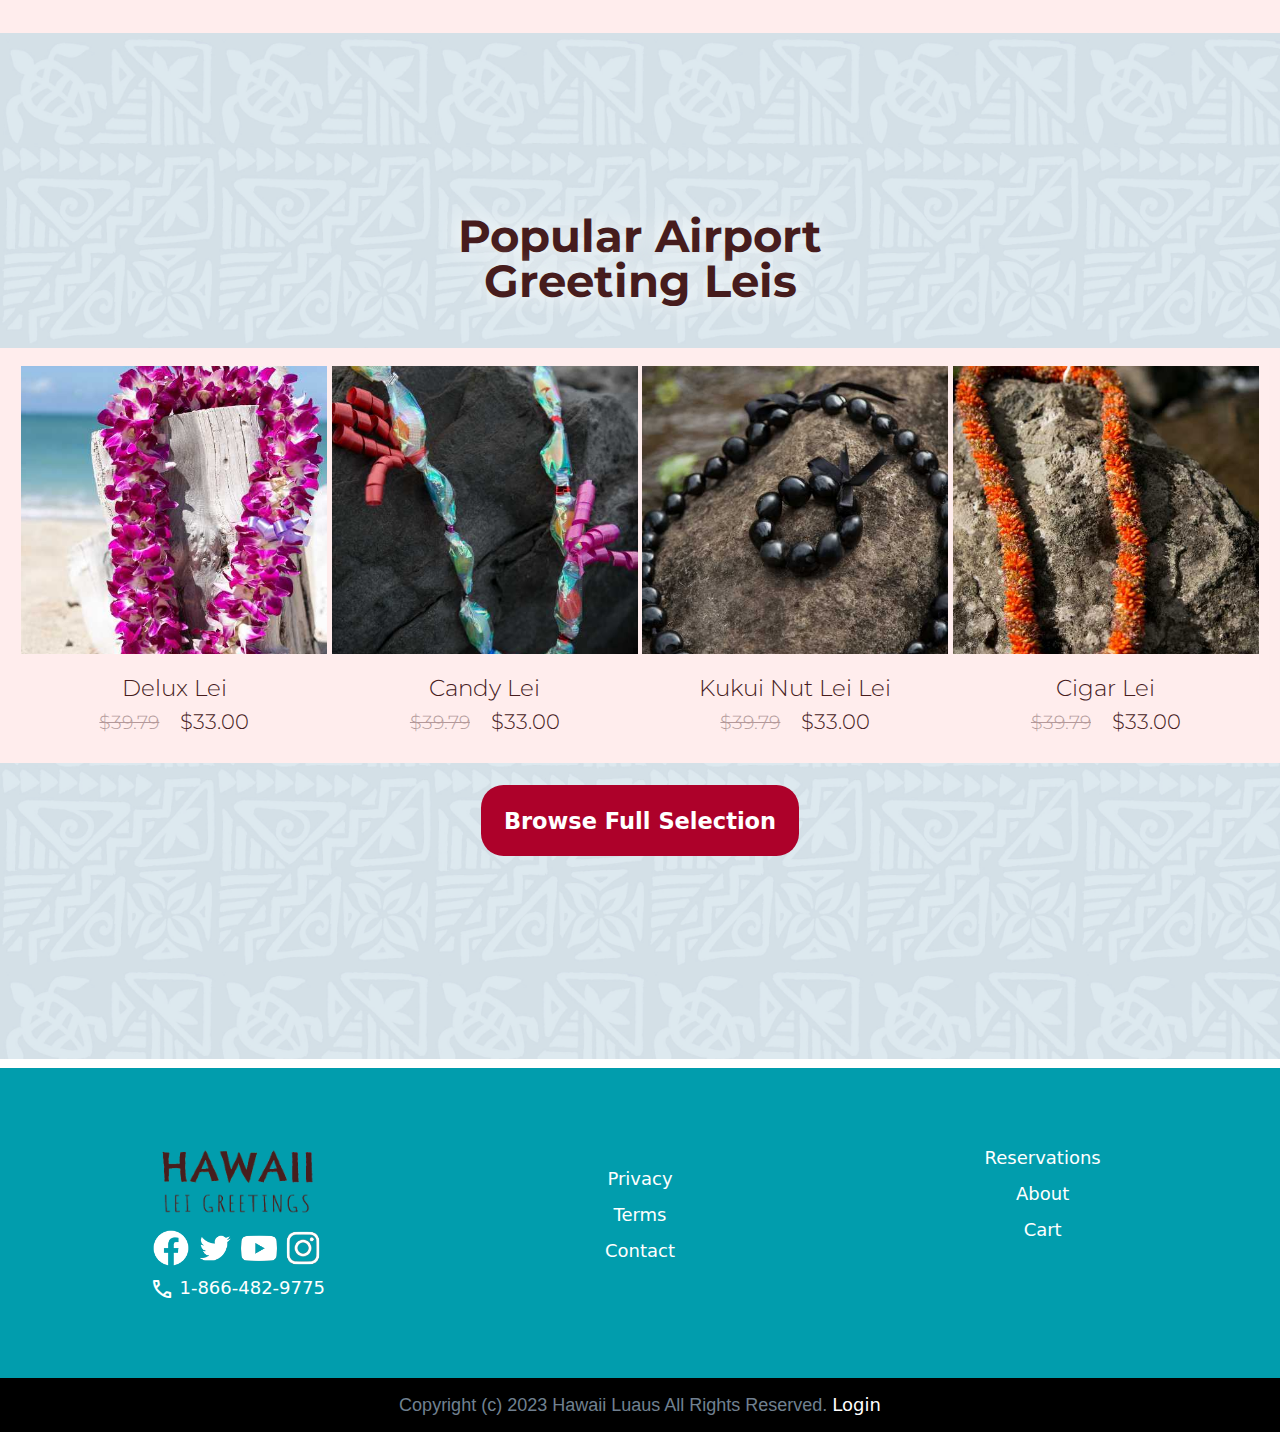
==== commit f8d0f074: "main update" ====
--- a/index.html
+++ b/index.html
@@ -26,7 +26,7 @@
         </li>
         <li>
           <nav id="main-nav">
-            <a href="leigreetings.html">reservations</a> 
+            <a href="islands.html">reservations</a> 
             <a href="contact.html">contact</a> 
             <a href="about.html">about</a> 
             <a href="#"><span class="material-symbols-outlined">shopping_cart</span>cart</a>
@@ -171,7 +171,7 @@
         <br/>
         <a href="#">privacy</a>
         <br/>
-        <a href="#">faq</a>
+        <a href="#">terms</a>
         <br/>
         <a href="#">contact</a>
       </li>
--- a/css/main.css
+++ b/css/main.css
@@ -40,6 +40,11 @@
 	overflow-x: hidden;
 	font-size: 32px;
 	color: #333;
+}
+main{
+  background-image: url("../images/tapaBGwhite.png");
+  background-color: #8a2853;
+  background-size: 15em;
 }
 @media(max-width:2280px) {
 	body {
@@ -415,9 +420,10 @@
 	border-radius: 50%;
 	border: 0.25em solid white;
 	font-family: 'Montserrat',"oswald";
+	line-height: 2em;
 }
 #callin-desktop p {
-	padding: 1.5em 1.15em 1.5em 1.15em;
+	padding: 2.6em 1.15em 2.6em 1.15em;
 }
 #callin-desktop span {
 	display: block;
@@ -589,6 +595,7 @@
 	width: 100%;
 	background-blend-mode: multiply;
 	background-size: 8em;
+	border-top: 0.5em solid white;
 }
 footer ul li {
 	display: table-cell;
@@ -770,15 +777,17 @@
 	text-transform: capitalize;
 	font-size: 3em;
 	line-height: 1em;
+	text-shadow: 0em 0em 1em black;
 }
 #hero-alt h2 {
 	color: white;
 	text-transform: capitalize;
 }
 #catalog-main {
-	padding: 0em;
+	padding: 2em;
 	max-width: 1400px;
 	margin: 0 auto;
+	background: #ffffffc4;
 }
 #catalog-main h3 {
 	text-align: right;
@@ -800,8 +809,9 @@
 	padding: 3em;
 	margin: 0 auto;
 	text-align: center;
-	max-width: 1200px;
-	width: 90%;
+	max-width: 1400px;
+	width: 100%;
+	background: #ffffffc4;
   }
   #catalog-about p:first-child,#catalog-about p:first-child span {
 	font-size: 1.25em;
@@ -843,4 +853,262 @@
 	padding: 5em 0em;
 		background-color: rgba(0,0,0,0.4);
   }
+}
+#greetings-about{
+ background-image: url("../images/tapaBGwhite.png");
+ background-size: 10em;
+ background-color: tan;
+ padding: 3em;
+}
+#greetings-about article{
+  background-color: whitesmoke;
+  padding: 5em;
+  margin: 0 auto;
+  max-width: 1200px;
+}
+#greetings-about p {
+  line-height: 2em;
+  margin: 1em;
+  text-transform: capitalize;
+}
+#greetings-about img{
+  vertical-align: middle;
+  display: inline-block;
+}
+
+.purple {
+  font-weight: bold;
+  color: #754e7d;
+  font-family: 'Montserrat',"Roboto";
+}
+#greetings-about h3 {
+  color: #a92f64;
+  text-transform: capitalize;
+  font-size: 1.5em;
+  padding-bottom: 1em;
+}
+#greetings-about ul {
+  display: table;
+	margin-top: 2em;
+}
+#greetings-about li {
+  display: table-cell;
+  text-align: center;
+  width: 33.3%;
+  vertical-align: top;
+}
+#greetings-about .material-symbols-outlined {
+	font-size: 3.5em;
+	color: #3fad01;
+	display: block;
+  text-align: center;
+}
+#greetings-about li header{
+	font-family: 'Montserrat',"Roboto";
+	font-size: 1.5em;
+	color: #2c7900;
+}
+#greetings-about hr{
+	height: 1em;
+	background-image: url("../images/leiborder.png");
+	background-size: contain;
+	opacity: 0.5;
+	border: 0;
+}
+#contact {
+	display: table;
+	margin: 0 auto;
+	max-width: 1200px;
+	padding: 2em;
+	width: 95%;
+	background: #ffe6e69e;
+  }
+  #contact-left,
+  #contact-right{
+	display: table-cell;
+	padding: 2em;
+  }
+  #contact-left {
+	width: 50%;
+  }
+  #contact-right {
+	width: 50%;
+  }
+  #contact-right input,
+  #contact-right label,
+  #contact-right textarea{
+	  display: block;
+	  width: 100%;
+	  padding: 0.5em;
+	  font-size: 1em;
+  }
+  #contact-right label{
+	  font-family: "Oswald",sans-serif;
+	  text-transform: capitalize;
+	  font-weight: normal;
+  }
+  #contact-right input, 
+  #contact-right textarea{
+	  border: 0.15em solid #a92f64;
+  }
+  #contact-left a {
+	color: #a92f64;
+	text-align: center;
+	display: block;
+	margin: 1em auto;
+  }
+  #contact-right #submit {
+	  display: block;
+	  padding: 0.5em;
+	  font-size: 0.9em;
+	  border-radius: 2em;
+	  color: white;
+	  text-transform: capitalize;
+	  text-align: center;
+	  border: 0;
+	  width: 10em;
+	  margin: 1em;
+	  background: #a92f64;
+  }
+  #contact-left span {
+	font-size: 1.5em;
+  }
+  @media(max-width: 900px){
+	  #contact {
+		  display: block;
+	}
+	  #contact-left,
+	#contact-right{
+	  display: block;
+		  text-align: center;
+	}
+	#contact-left {
+	  width: 100%;
+	}
+	#contact-right {
+	  width: 100%;
+	}
+  }
+
+#islands {
+  display: table;
+  text-align: center;
+  margin: 0 auto;
+}
+#islands-container {
+  background: white;
+}
+li {
+}
+#islands li {
+  overflow: hidden;
+  width: 25%;
+  display: table-cell;
+  vertical-align: middle;
+  height: 12em;
+  padding: 3em 1em;
+	transform: scale(1);
+	transition: 0.3s;
+	transform-origin: center;
+}
+#islands li:hover{
+	transform: scale(1.1);
+}
+#islands .island-icon{
+  display: block;
+  position: relative;
+  background: #019dad;
+  overflow: hidden;
+  border-radius: 2em;
+	width: 100%;
+	height: 10em;
+}
+#islands .island-icon img {
+  width: 100%;
+	position: absolute;
+	
+  left: 0;
+}
+#islands li:nth-child(1) img{
+	top: 1em;
+}
+#islands li:nth-child(3) img{
+	top: -8.5em;
+}
+#islands li:nth-child(2) img{
+	top: -16.5em;
+}
+#islands li:nth-child(4) img{
+	top: -25.5em;
+}
+#islands-container h3 {
+  font-size: 2em;
+  text-align: center;
+  text-transform: capitalize;
+  color: #a92f64;
+}
+@media(max-width:1056px){
+#islands li {
+	  padding: 3em 1em;
+  }	
+}
+@media(max-width:910px){
+#islands li {
+	width: 49%;
+	display: inline-block;
+	height: 18em;
+}
+#islands li .island-icon{
+  height: 11em
+}
+#islands li:nth-child(1) img{
+	top: -1.5em;
+}
+#islands li:nth-child(3) img{
+	top: -14.5em;
+}
+#islands li:nth-child(2) img{
+	top: -27.25em;
+}
+#islands li:nth-child(4) img{
+	top: -40em;
+}
+}
+@media(max-width:570px){
+	#islands li {
+		width: 100%;
+		height: 18em;
+		margin: 0 auto;
+		text-align: center;
+	}
+	#islands li .island-icon{
+    width: 16em;
+		margin: 0 auto;
+		text-align: center;
+		height: 14em;
+		font-size: 0.75em;
+	}
+	#islands li:nth-child(1) img{
+	top: 0.5em;
+}
+#islands li:nth-child(3) img{
+	top: -13em;
+}
+#islands li:nth-child(2) img{
+	top: -26em;
+}
+#islands li:nth-child(4) img{
+	top: -39.5em;
+}
+}
+#lei-button {
+	color: white;
+	margin: 1em;
+	display: inline-block;
+	padding: 1em;
+	text-transform: capitalize;
+	font-size: 1.25em;
+	border-radius: 1em;
+	background: #ad012a;
+	font-weight: bold;
 }